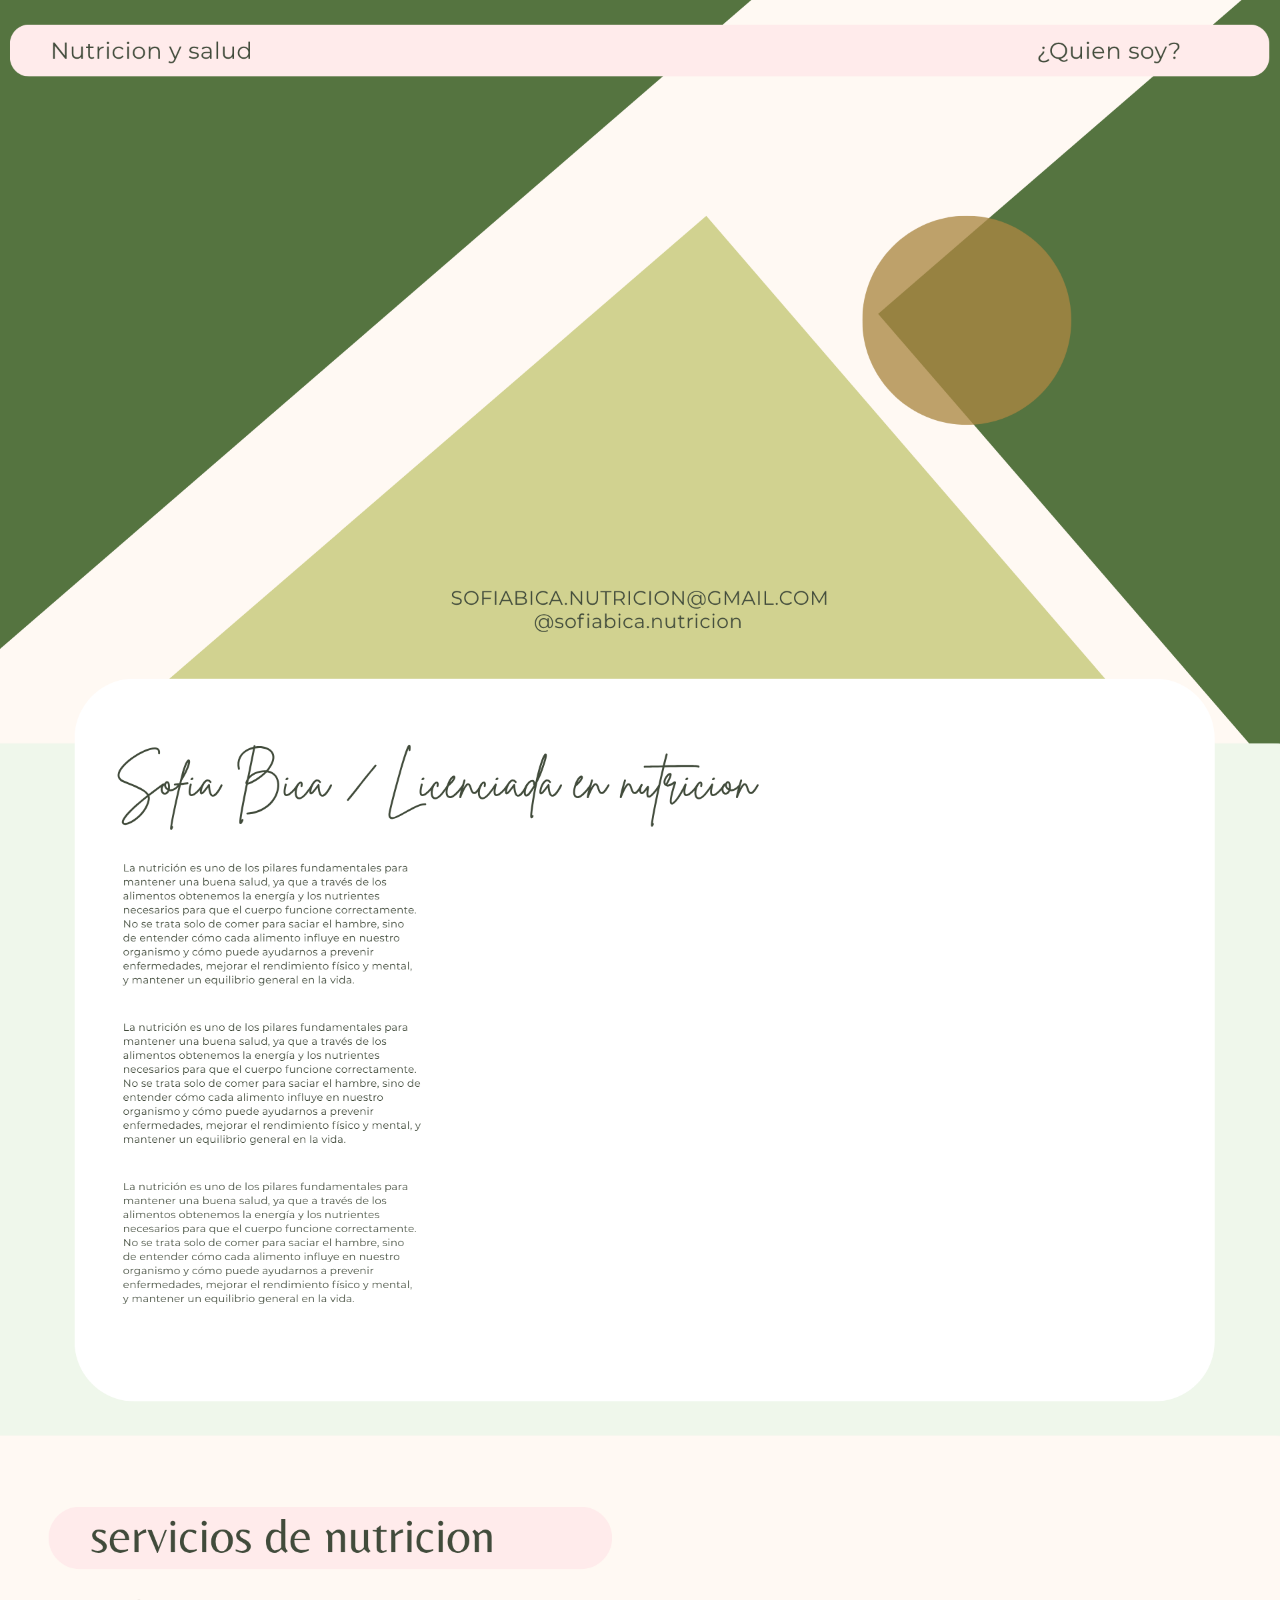
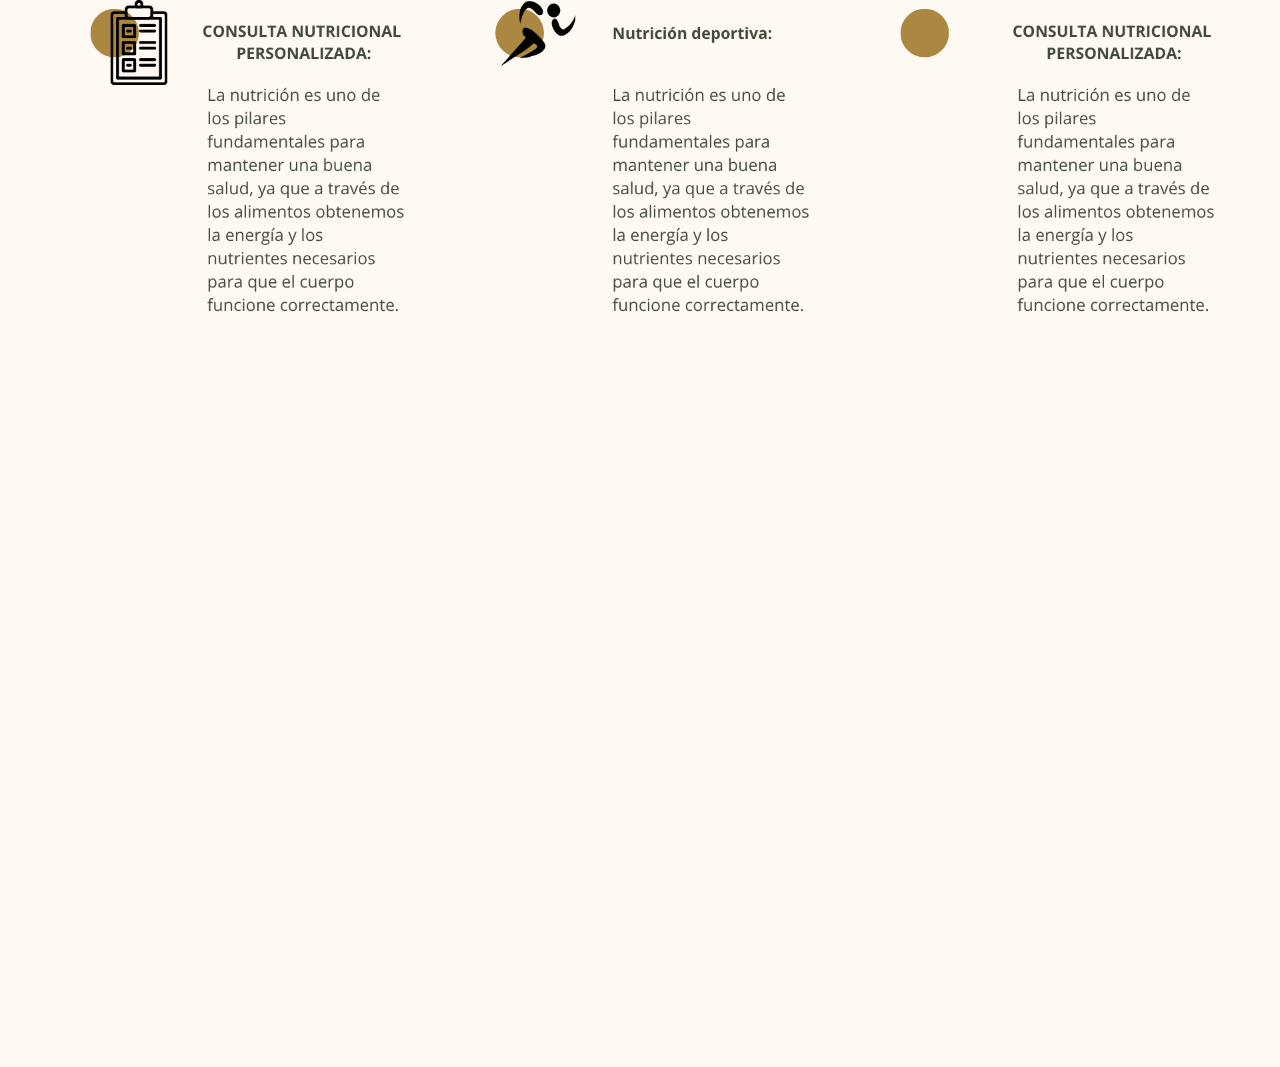
==== index.html @ 95fa1b71 "Add files via upload" ====
<!DOCTYPE html>
<html lang="es">
<head>
    <meta charset="UTF-8">
    <meta name="viewport" content="width=device-width, initial-scale=1.0">
    <title>NUTRICION</title>
    <link rel="stylesheet" href="index.css">
</head>
<body>

    <div class="contenedor">
        <img src="inicio.png" class="fondo" alt="Inicio">
        <a href="Info.html" class="btn-info"></a>
        <a href="grado.html" class="btn-grado"></a>
    </div>
    

</body>
</html>
---- index.css ----
body{
    margin: 0;
    display: flex;
    justify-content: center;
}

.contenedor{
    position: relative;
    width: 100vw;
    min-height: 100vh;
}

.fondo{
    width: 100%;
    height: 100%;
    object-fit: cover;
    display: block;
}

.btn-info{
    position: absolute;

    /* Ajusta estos valores según dónde esté el botón en tu diseño */
    top: 88.92%;
    left: 81.75%;

    width: 11%;
    height: 5%;

    border-radius: 15px;
    background-color: rgba(255, 255, 255, 0);
    transition: 0.3s;

    
}

.btn-info:hover{
    background-color:rgba(255, 255, 255, 0.25);

}
.btn-grado{
    position: absolute;
    top: 88.92%;
    left: 65.2%;

    width: 11%;
    height: 5%;

    border-radius: 15px; /* bordes redondeados */
    background-color: rgba(255, 255, 255, 0); /* invisible */
    transition: 0.3s;
}

.btn-grado:hover{
    background-color: rgba(255, 255, 255, 0.25); /* blanco semitransparente */
}
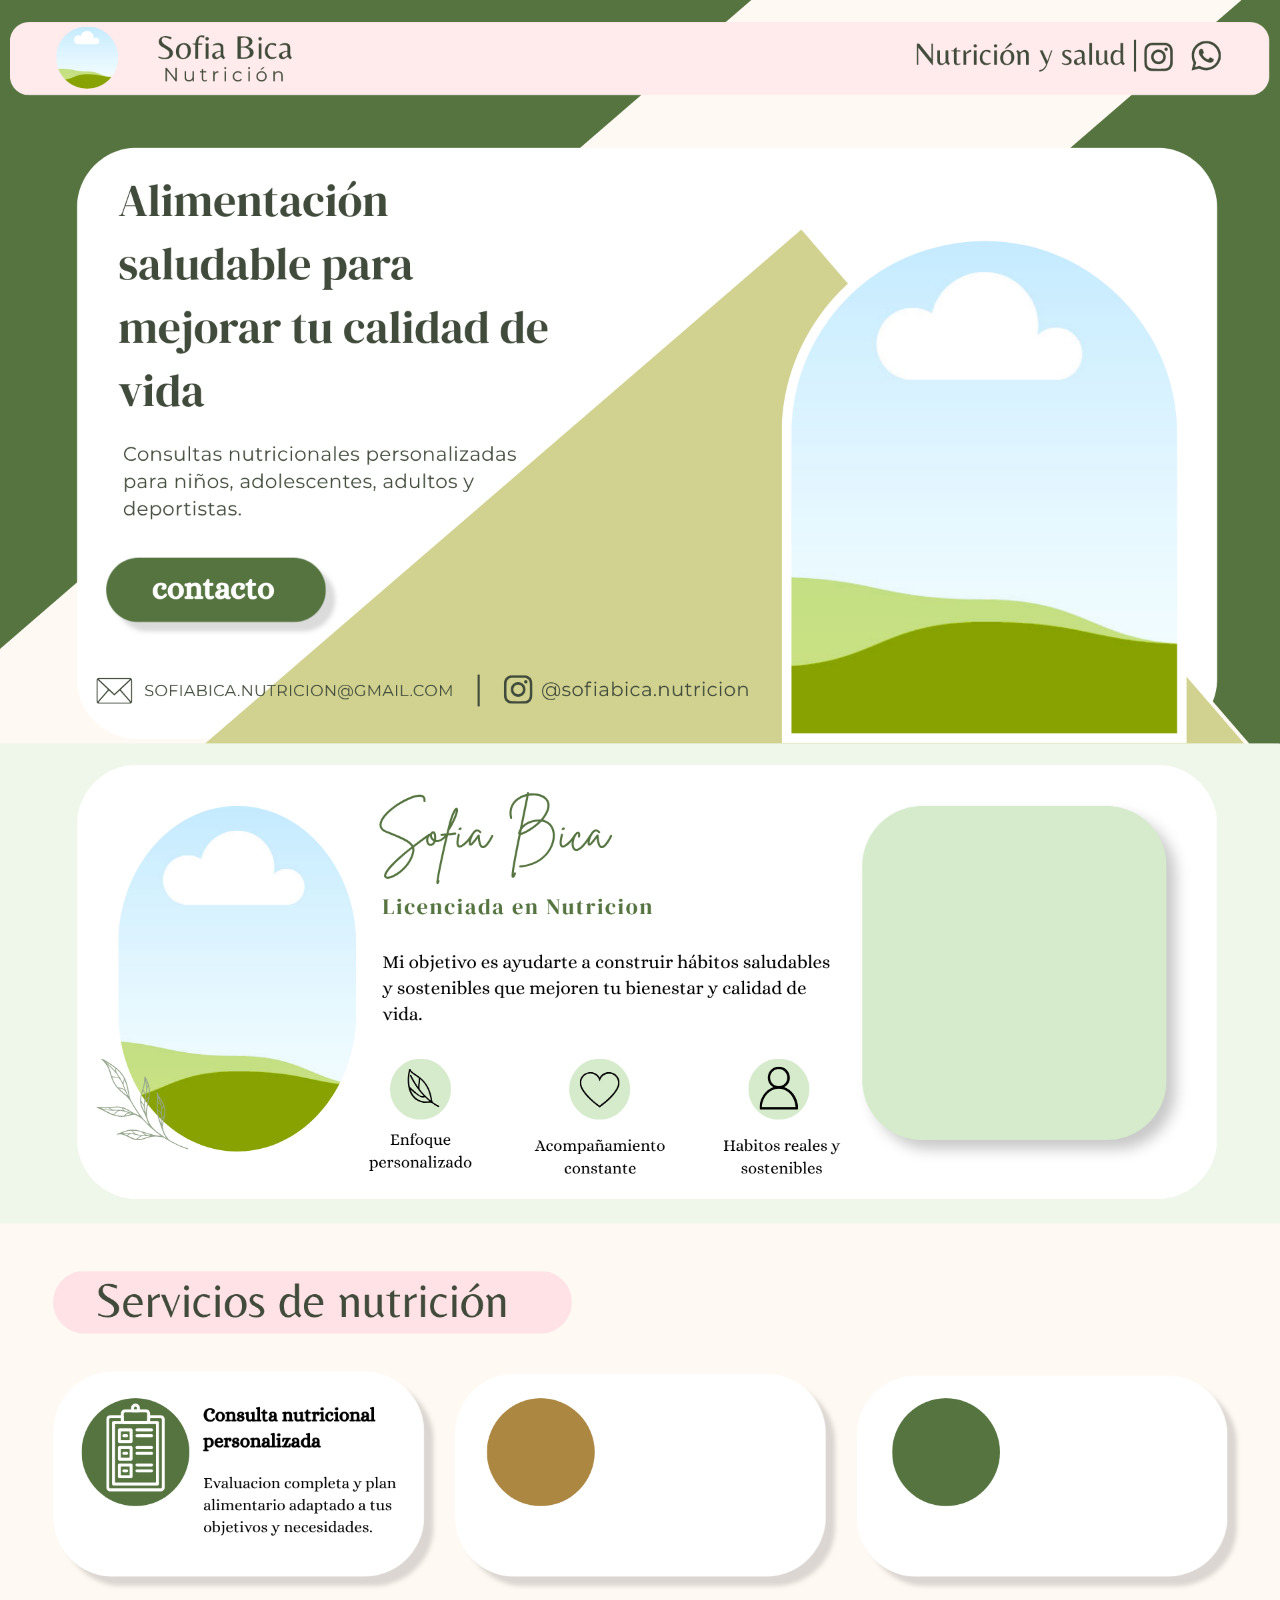
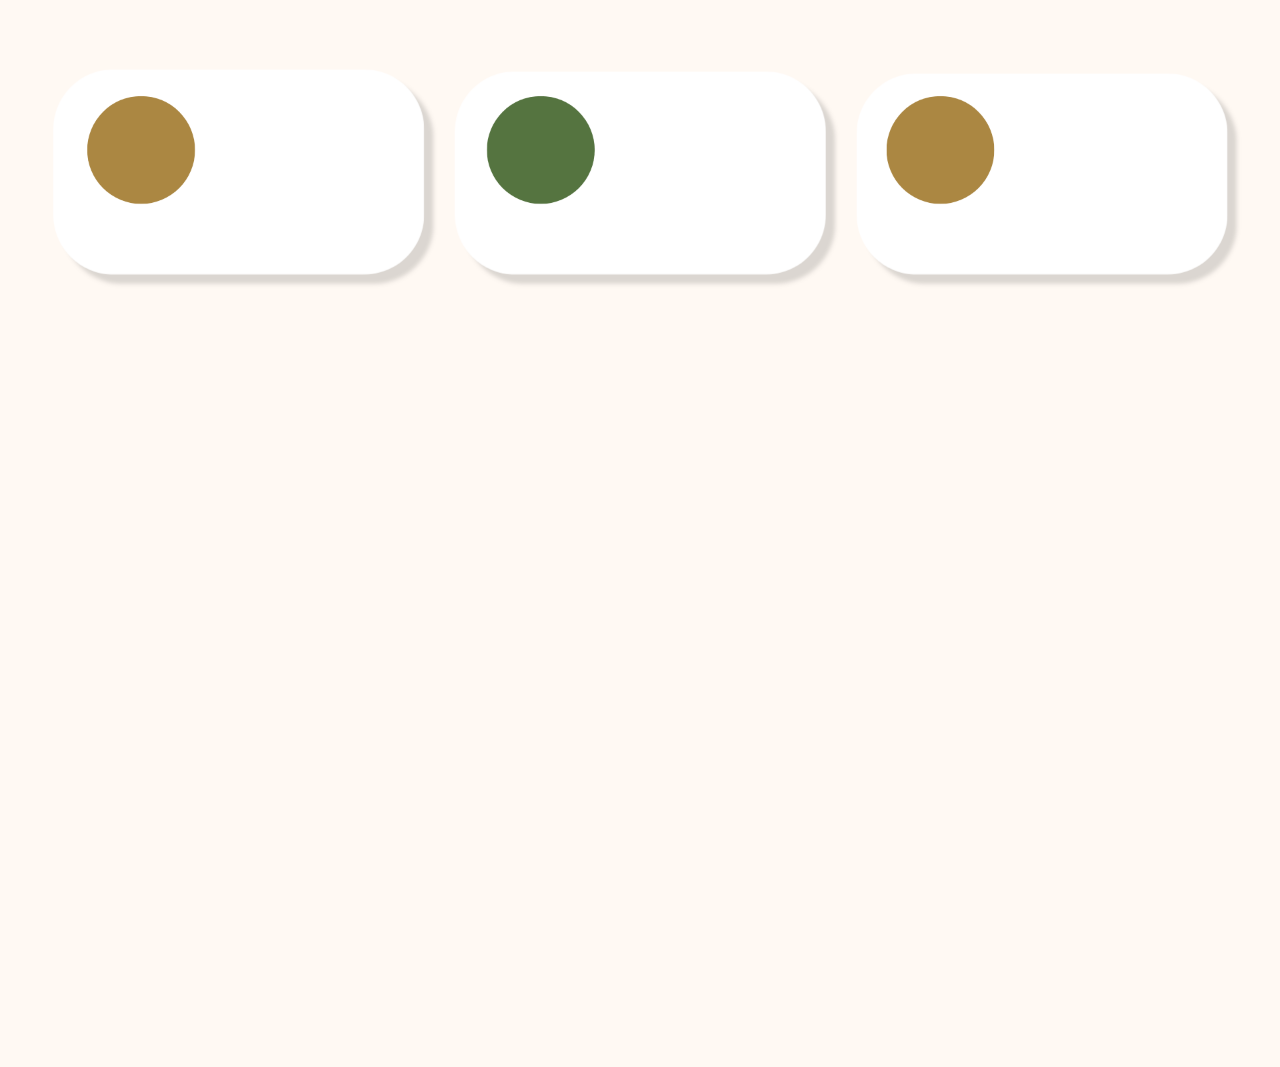
==== commit 4c7d14e3: "Add files via upload" ====
--- a/index.html
+++ b/index.html
@@ -10,10 +10,11 @@
 
     <div class="contenedor">
         <img src="inicio.png" class="fondo" alt="Inicio">
-        <a href="Info.html" class="btn-info"></a>
-        <a href="grado.html" class="btn-grado"></a>
+        <a href="https://www.instagram.com/sofiabica.nutricion" class="btn-instagram">
+         <i class="fa-brands fa-instagram"></i>
+         </a>
     </div>
     
-
+        
 </body>
 </html>
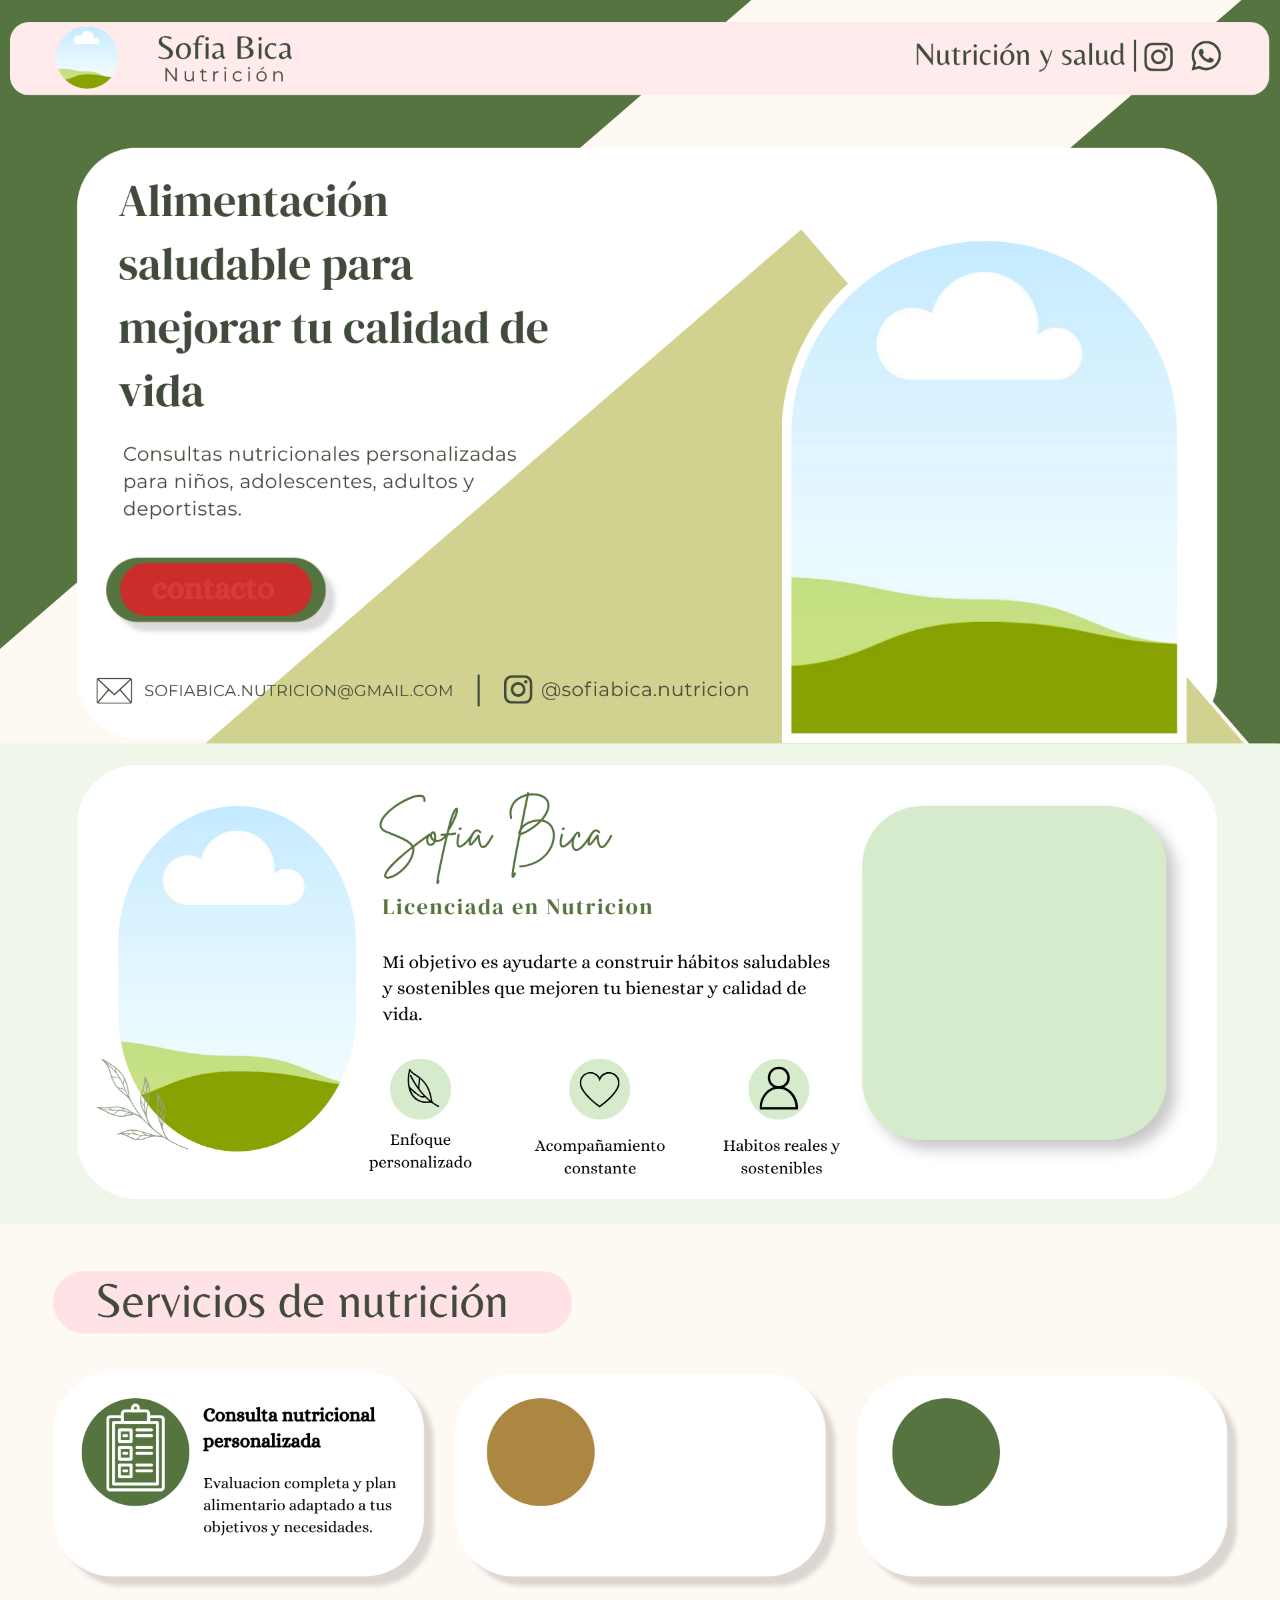
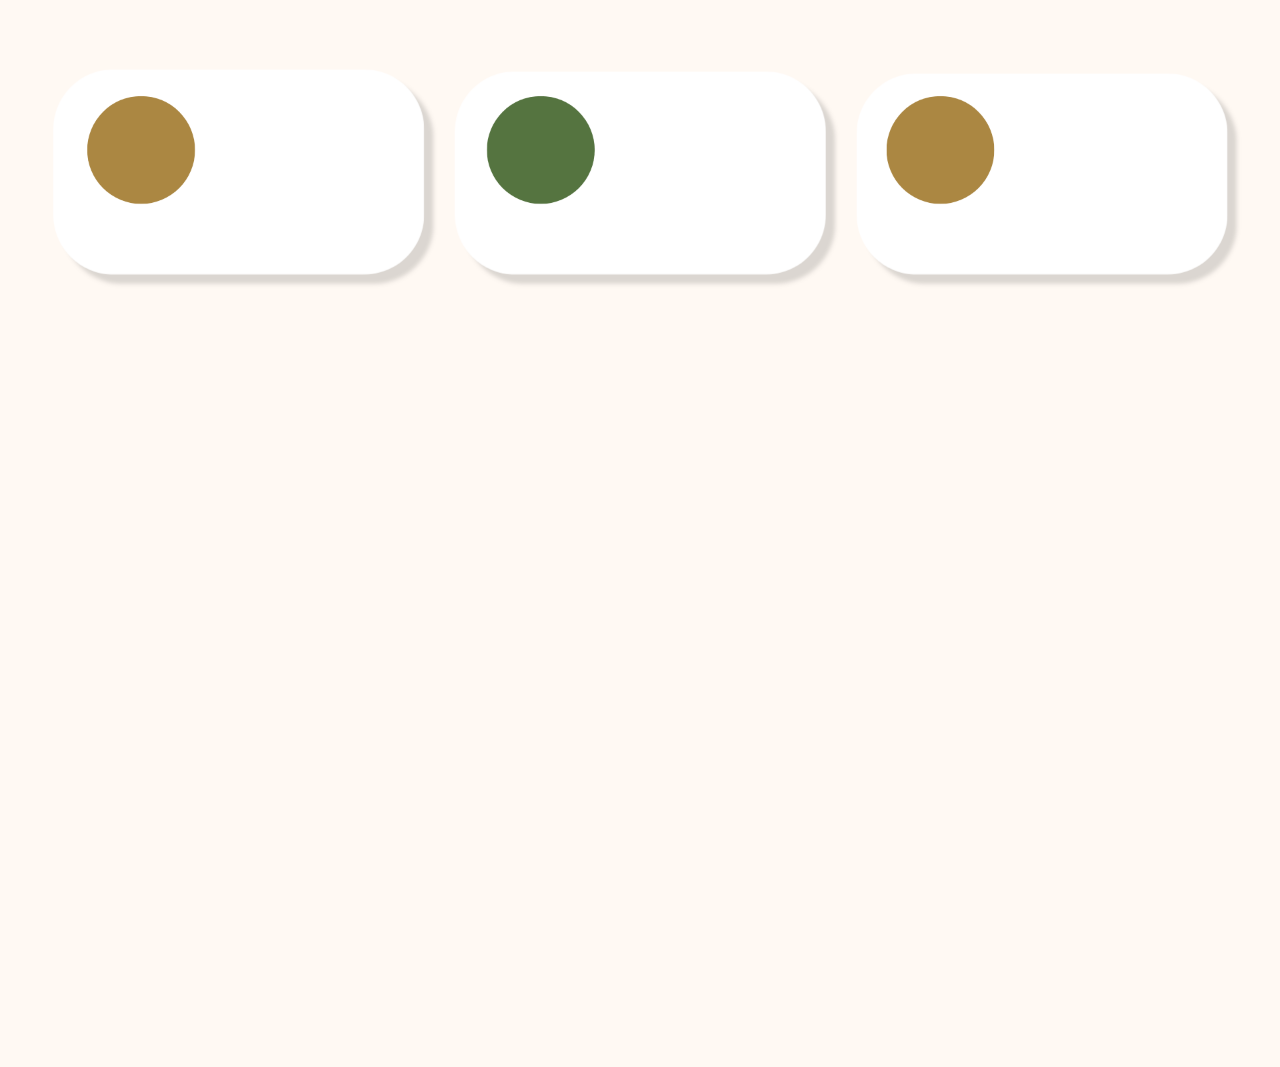
==== commit 5223d2d4: "Add files via upload" ====
--- a/index.html
+++ b/index.html
@@ -5,14 +5,16 @@
     <meta name="viewport" content="width=device-width, initial-scale=1.0">
     <title>NUTRICION</title>
     <link rel="stylesheet" href="index.css">
+    <link rel="stylesheet" href="https://cdnjs.cloudflare.com/ajax/libs/font-awesome/6.5.1/css/all.min.css">
 </head>
 <body>
 
     <div class="contenedor">
         <img src="inicio.png" class="fondo" alt="Inicio">
-        <a href="https://www.instagram.com/sofiabica.nutricion" class="btn-instagram">
-         <i class="fa-brands fa-instagram"></i>
-         </a>
+        <a href="https://www.instagram.com/sofiabica.nutricion"
+   class="btn-instagram"
+   target="_blank">
+</a>
     </div>
     
         
--- a/index.css
+++ b/index.css
@@ -17,40 +17,25 @@
     display: block;
 }
 
-.btn-info{
+.btn-instagram{
     position: absolute;
 
     /* Ajusta estos valores según dónde esté el botón en tu diseño */
-    top: 88.92%;
-    left: 81.75%;
+    top: 21.1%;
+    left: 9.4%;
 
-    width: 11%;
-    height: 5%;
+    width: 15%;
+    height: 2%;
 
-    border-radius: 15px;
-    background-color: rgba(255, 255, 255, 0);
+    border-radius: 50px;
+    background-color: rgba(213, 41, 41, 0.921);
     transition: 0.3s;
 
     
 }
 
-.btn-info:hover{
-    background-color:rgba(255, 255, 255, 0.25);
+.btn-instagram:hover{
+    background-color:rgba(255, 255, 255, 0.399);
 
 }
-.btn-grado{
-    position: absolute;
-    top: 88.92%;
-    left: 65.2%;
 
-    width: 11%;
-    height: 5%;
-
-    border-radius: 15px; /* bordes redondeados */
-    background-color: rgba(255, 255, 255, 0); /* invisible */
-    transition: 0.3s;
-}
-
-.btn-grado:hover{
-    background-color: rgba(255, 255, 255, 0.25); /* blanco semitransparente */
-}
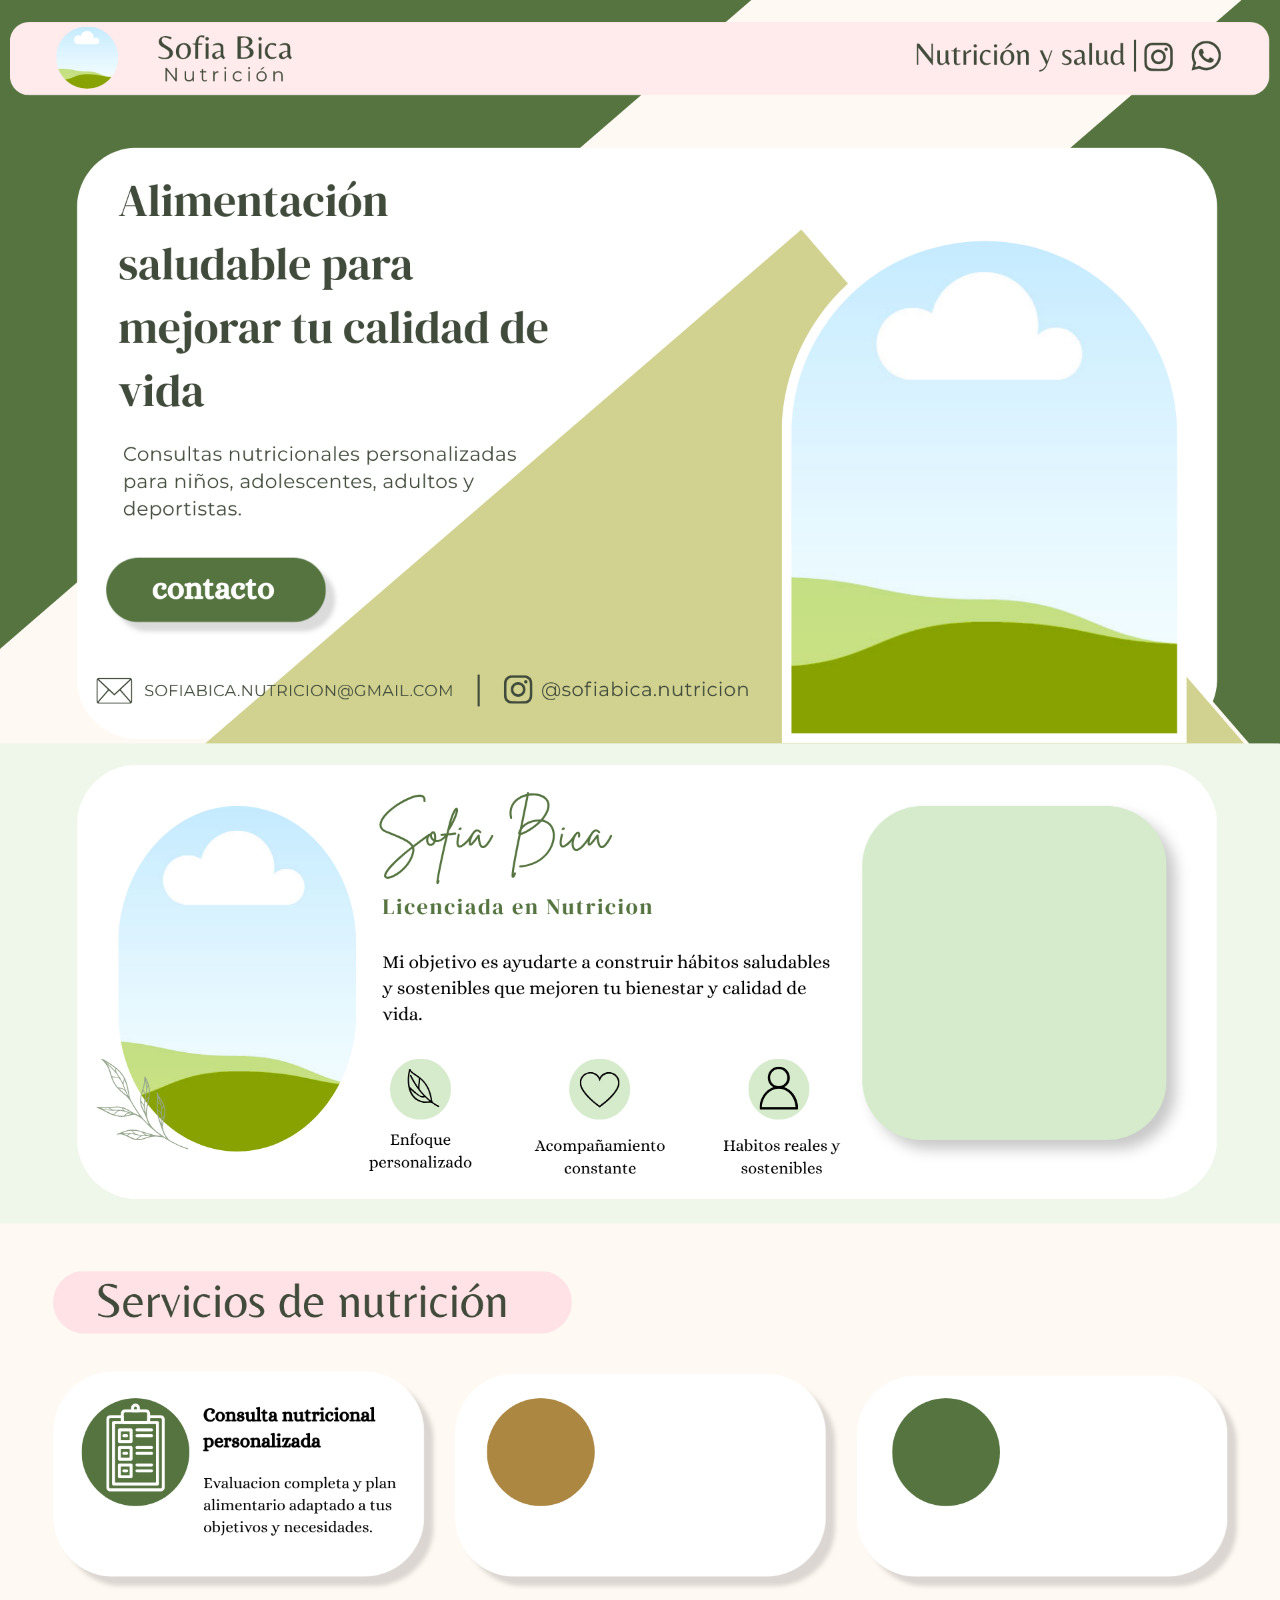
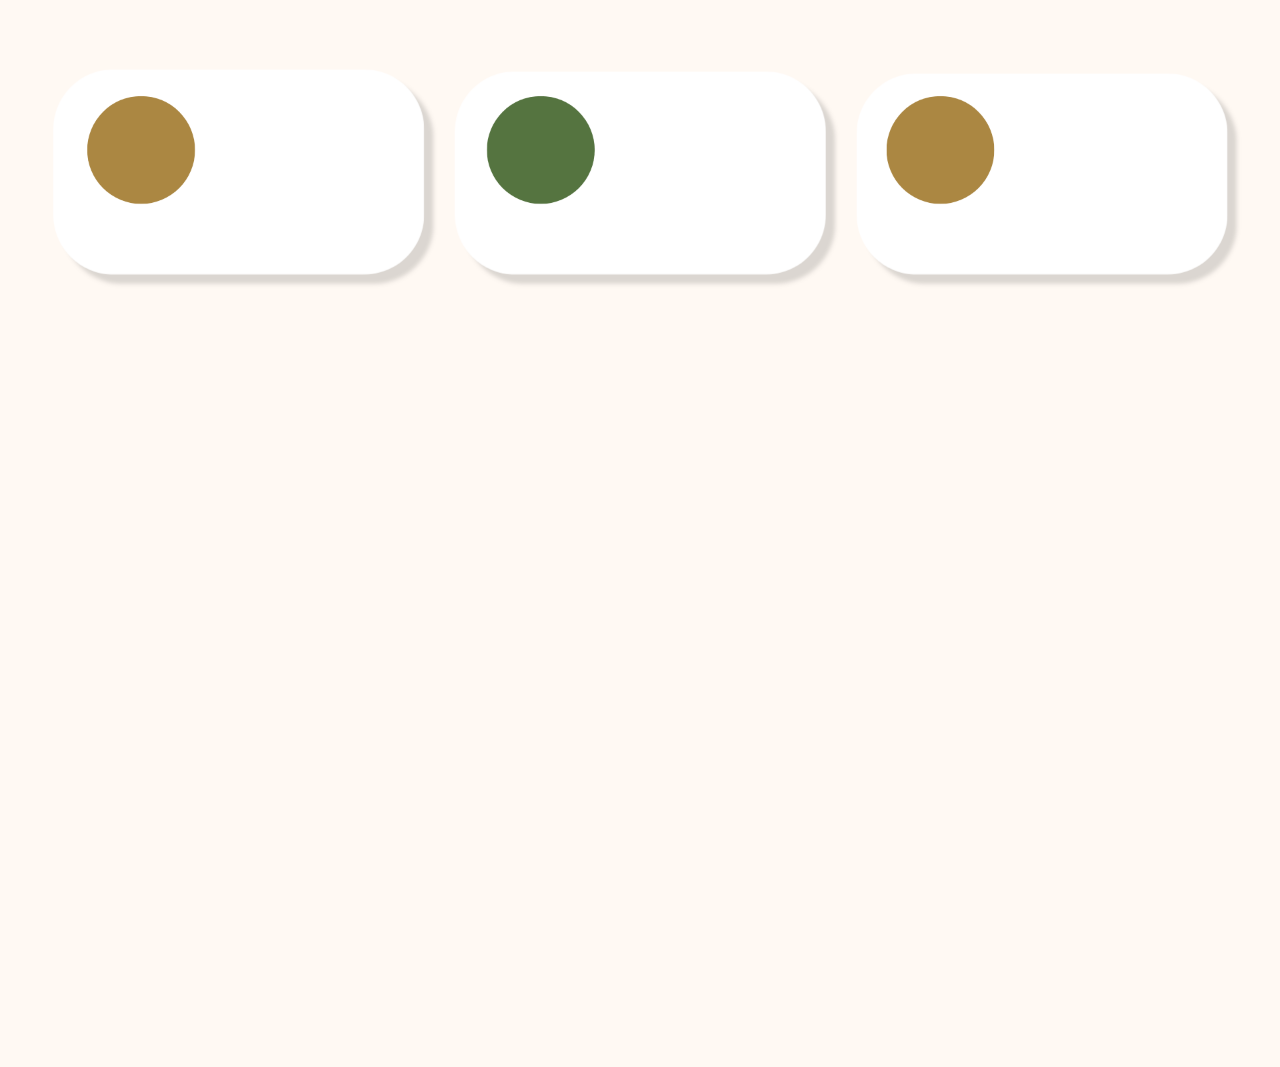
==== commit 77e7bc43: "Add files via upload" ====
--- a/index.html
+++ b/index.html
@@ -10,12 +10,13 @@
 <body>
 
     <div class="contenedor">
-        <img src="inicio.png" class="fondo" alt="Inicio">
-        <a href="https://www.instagram.com/sofiabica.nutricion"
-   class="btn-instagram"
-   target="_blank">
-</a>
-    </div>
+
+    <img src="inicio.png" class="inicio">
+    <img src="mobile.png" class="mobile">
+
+    <a href="https://www.instagram.com/sofiabica.nutricion/" class="btn-instagram"></a>
+
+</div>
     
         
 </body>
--- a/index.css
+++ b/index.css
@@ -1,41 +1,48 @@
 body{
     margin: 0;
-    display: flex;
-    justify-content: center;
 }
 
+/* CONTENEDOR */
 .contenedor{
     position: relative;
-    width: 100vw;
+    width: 100%;
     min-height: 100vh;
 }
 
-.fondo{
+/* PC */
+.inicio{
     width: 100%;
-    height: 100%;
-    object-fit: cover;
     display: block;
 }
 
+/* MOBILE */
+.mobile{
+    width: 100%;
+    display: none;
+}
+
+/* RESPONSIVE */
+@media (max-width: 600px){
+    .inicio{ display: none; }
+    .mobile{ display: block; }
+}
+
+/* BOTÓN INSTAGRAM */
 .btn-instagram{
     position: absolute;
-
-    /* Ajusta estos valores según dónde esté el botón en tu diseño */
     top: 21.1%;
     left: 9.4%;
 
     width: 15%;
-    height: 2%;
+    height: 50px; /* importante: no 2% */
 
     border-radius: 50px;
-    background-color: rgba(213, 41, 41, 0.921);
+    background-color: transparent;
     transition: 0.3s;
 
-    
+    z-index: 10;
 }
 
 .btn-instagram:hover{
-    background-color:rgba(255, 255, 255, 0.399);
-
-}
-
+    background-color: rgba(255, 255, 255, 0.4);
+}
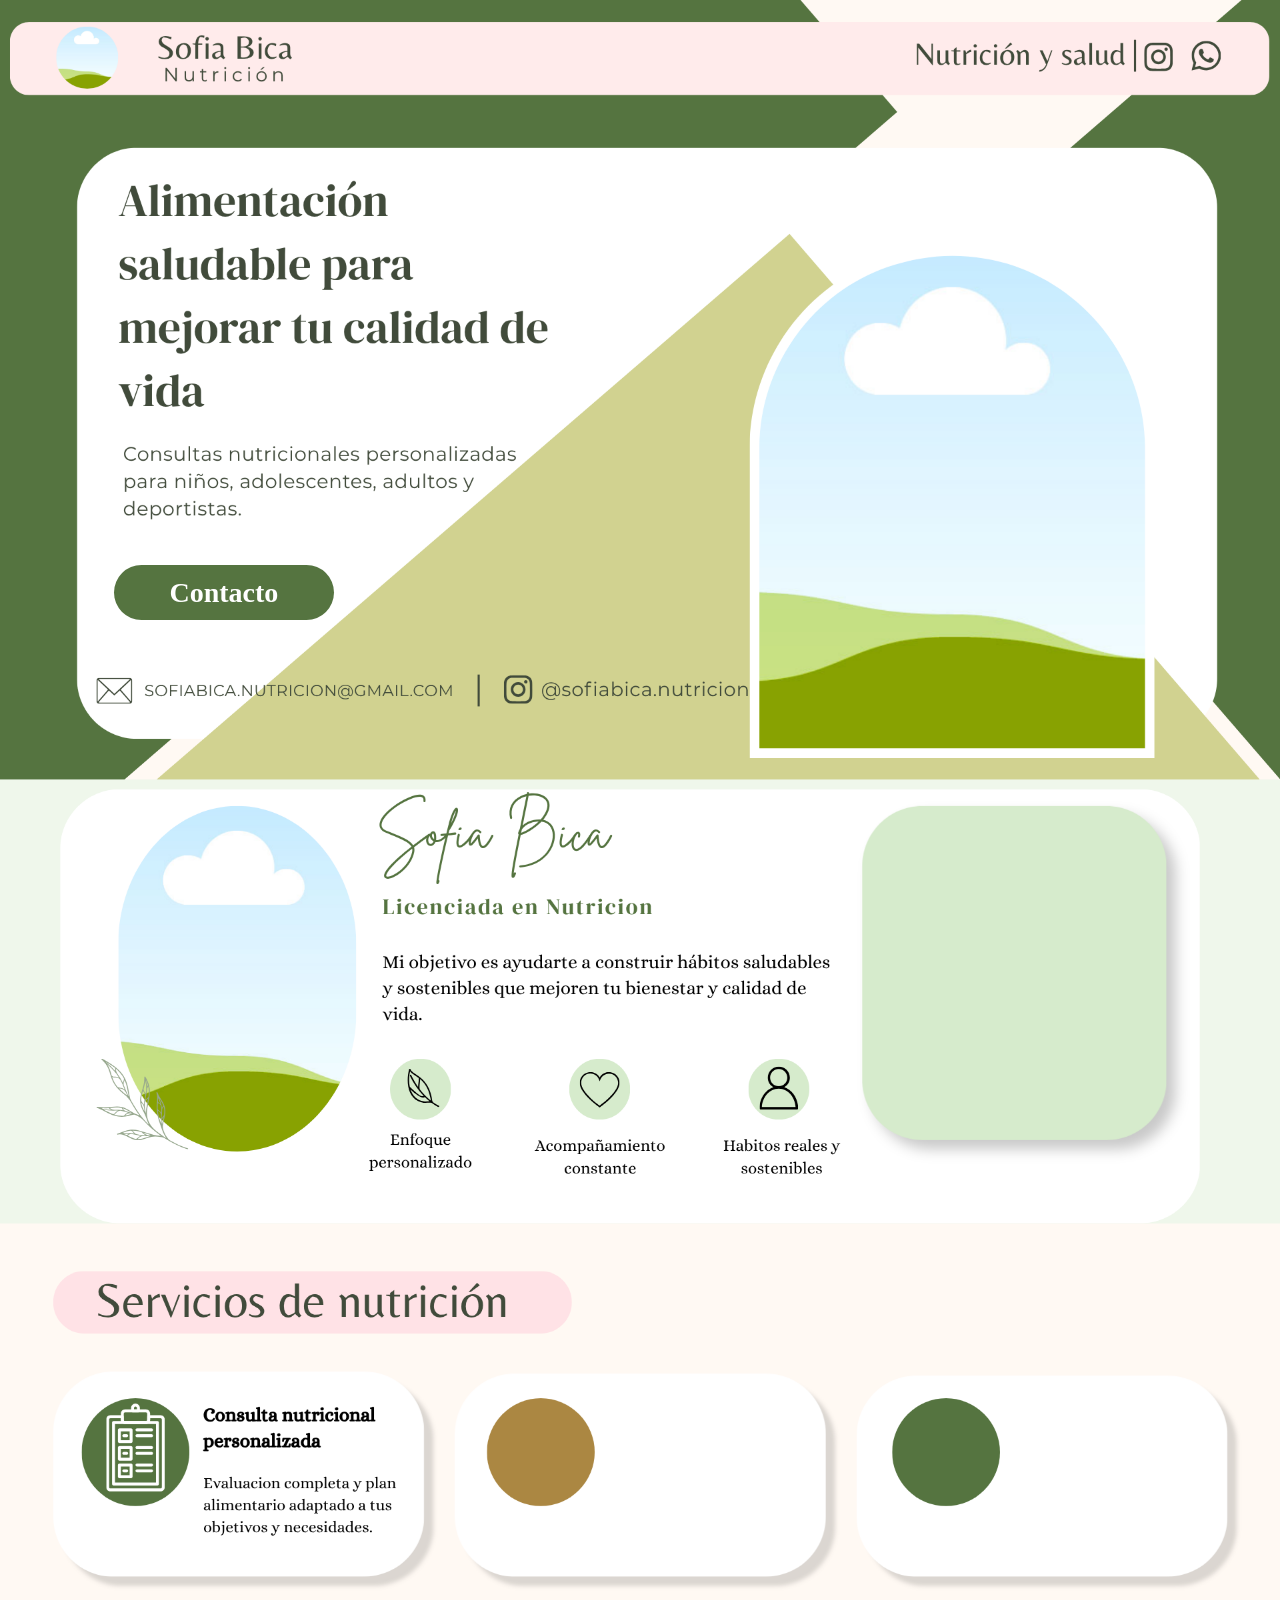
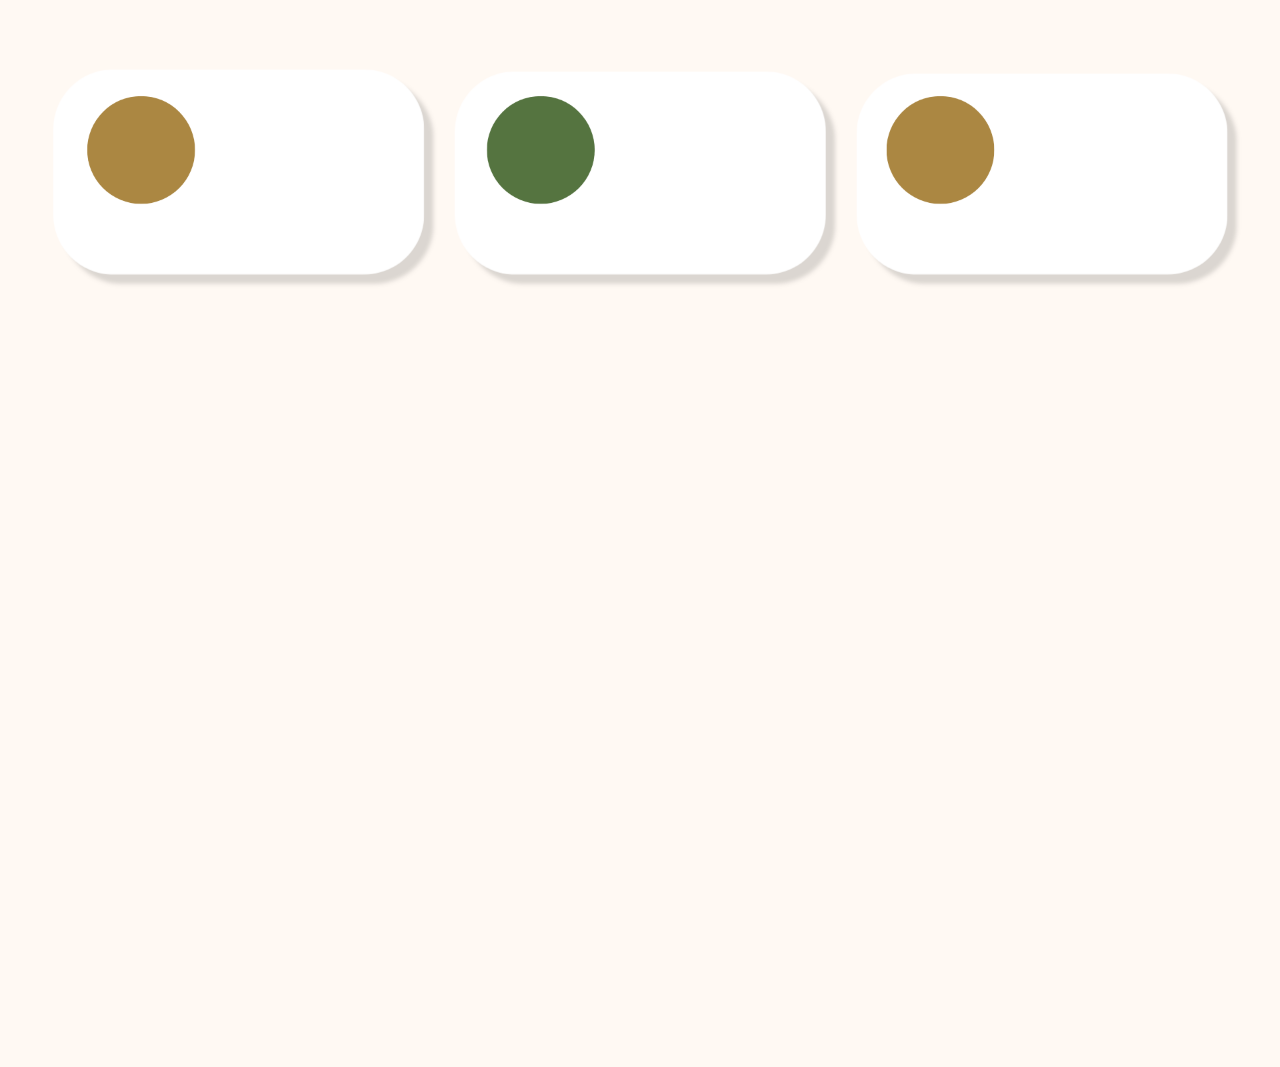
==== commit 93ce98b8: "Add files via upload" ====
--- a/index.html
+++ b/index.html
@@ -14,7 +14,7 @@
     <img src="inicio.png" class="inicio">
     <img src="mobile.png" class="mobile">
 
-    <a href="https://www.instagram.com/sofiabica.nutricion/" class="btn-instagram"></a>
+    <a href="https://www.instagram.com/sofiabica.nutricion/" class="btn-instagram"> Contacto </a>
 
 </div>
     
--- a/index.css
+++ b/index.css
@@ -9,40 +9,68 @@
     min-height: 100vh;
 }
 
-/* PC */
+/* IMAGEN PC */
 .inicio{
     width: 100%;
     display: block;
 }
 
-/* MOBILE */
+/* IMAGEN MÓVIL */
 .mobile{
     width: 100%;
     display: none;
 }
 
-/* RESPONSIVE */
-@media (max-width: 600px){
-    .inicio{ display: none; }
-    .mobile{ display: block; }
-}
-
-/* BOTÓN INSTAGRAM */
+/* BOTÓN */
 .btn-instagram{
     position: absolute;
-    top: 21.1%;
-    left: 9.4%;
 
-    width: 15%;
-    height: 50px; /* importante: no 2% */
+    /* POSICIÓN EN PC */
+    top: 21.2%;
+    left: 8.9%;
+
+    width: 220px;
+    height: 55px;
+
+    display: flex;
+    justify-content: center;
+    align-items: center;
 
     border-radius: 50px;
-    background-color: transparent;
+    background-color: #557440;
+
+    color: white;
+    text-decoration: none;
+    font-size: 28px;
+    font-weight: bold;
+
     transition: 0.3s;
-
     z-index: 10;
 }
 
 .btn-instagram:hover{
-    background-color: rgba(255, 255, 255, 0.4);
+    background-color: rgba(202, 58, 58, 0.4);
+}
+
+/* MÓVIL */
+@media (max-width: 600px){
+
+    .inicio{
+        display: none;
+    }
+
+    .mobile{
+        display: block;
+    }
+
+    .btn-instagram{
+        /* AJUSTA ESTOS VALORES A TU DISEÑO MÓVIL */
+        top: 27%;
+        left: 12%;
+
+        width: 180px;
+        height: 45px;
+
+        font-size: 22px;
+    }
 }
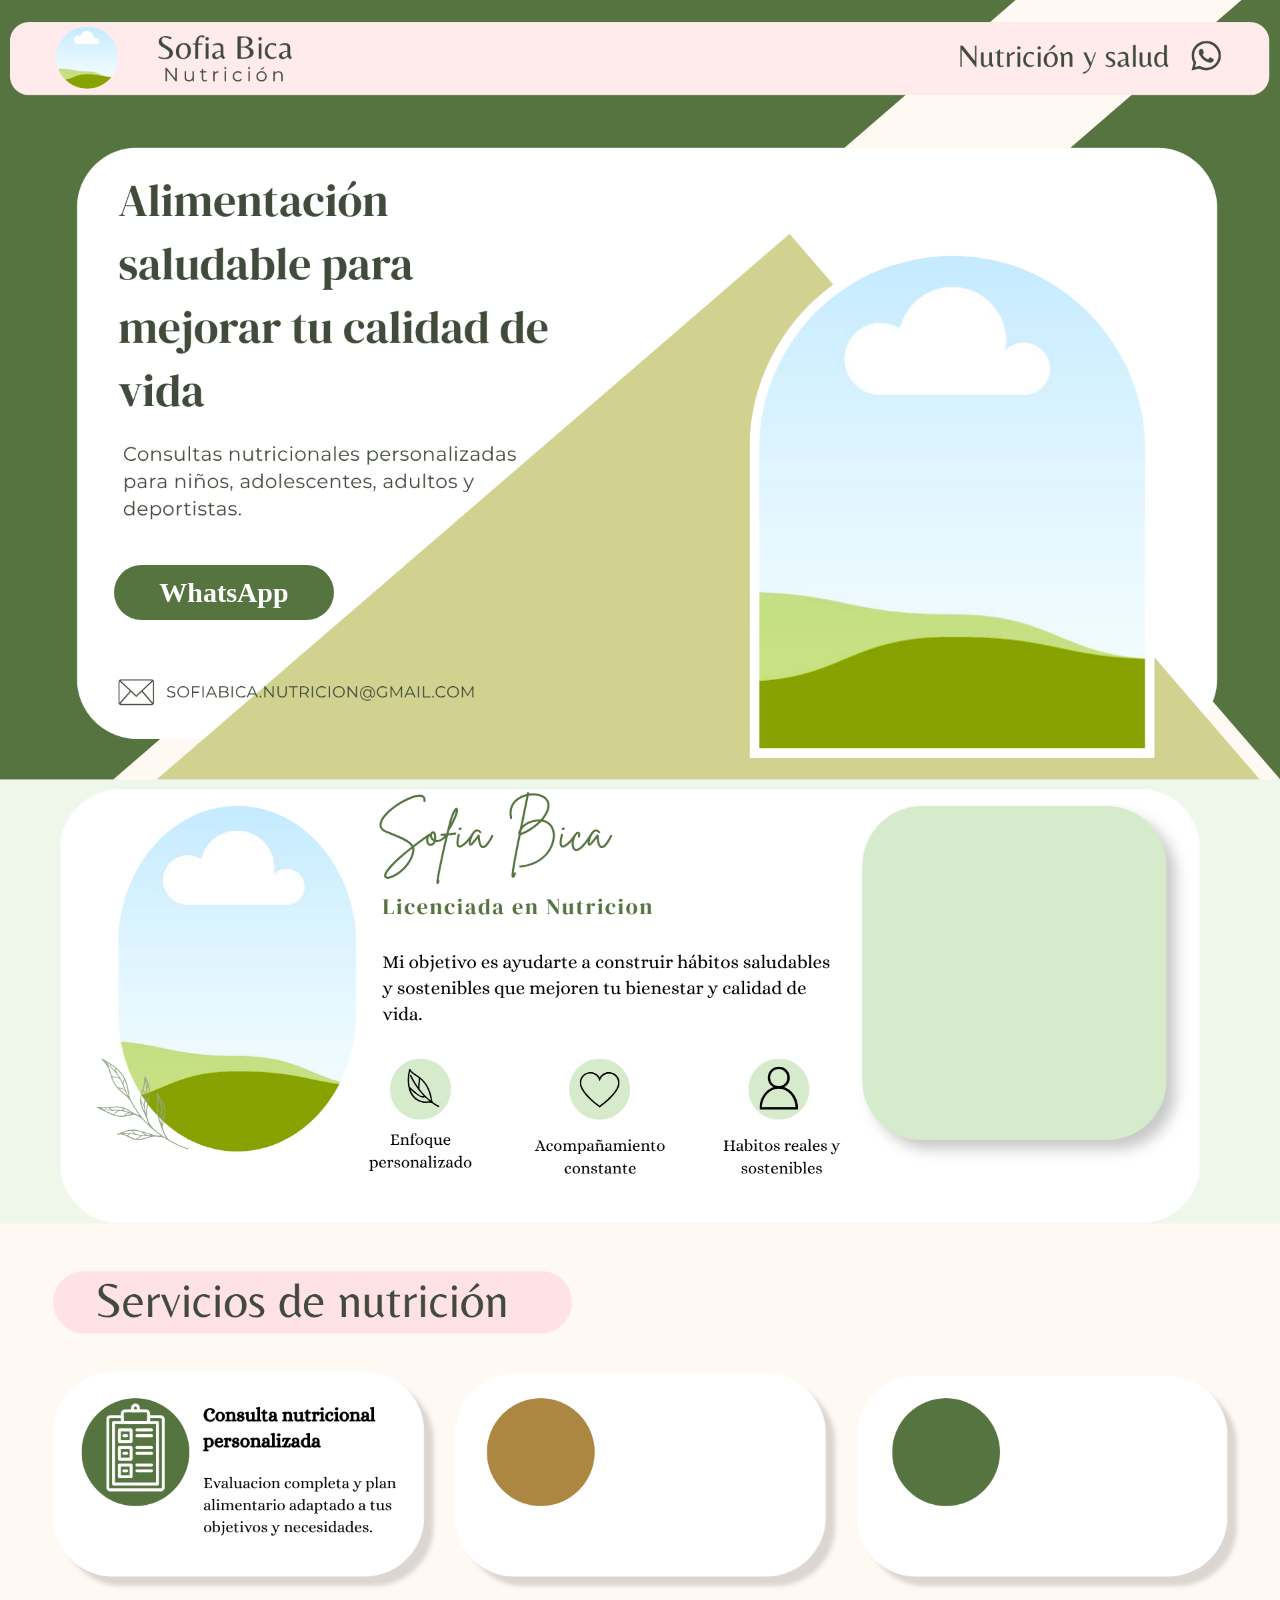
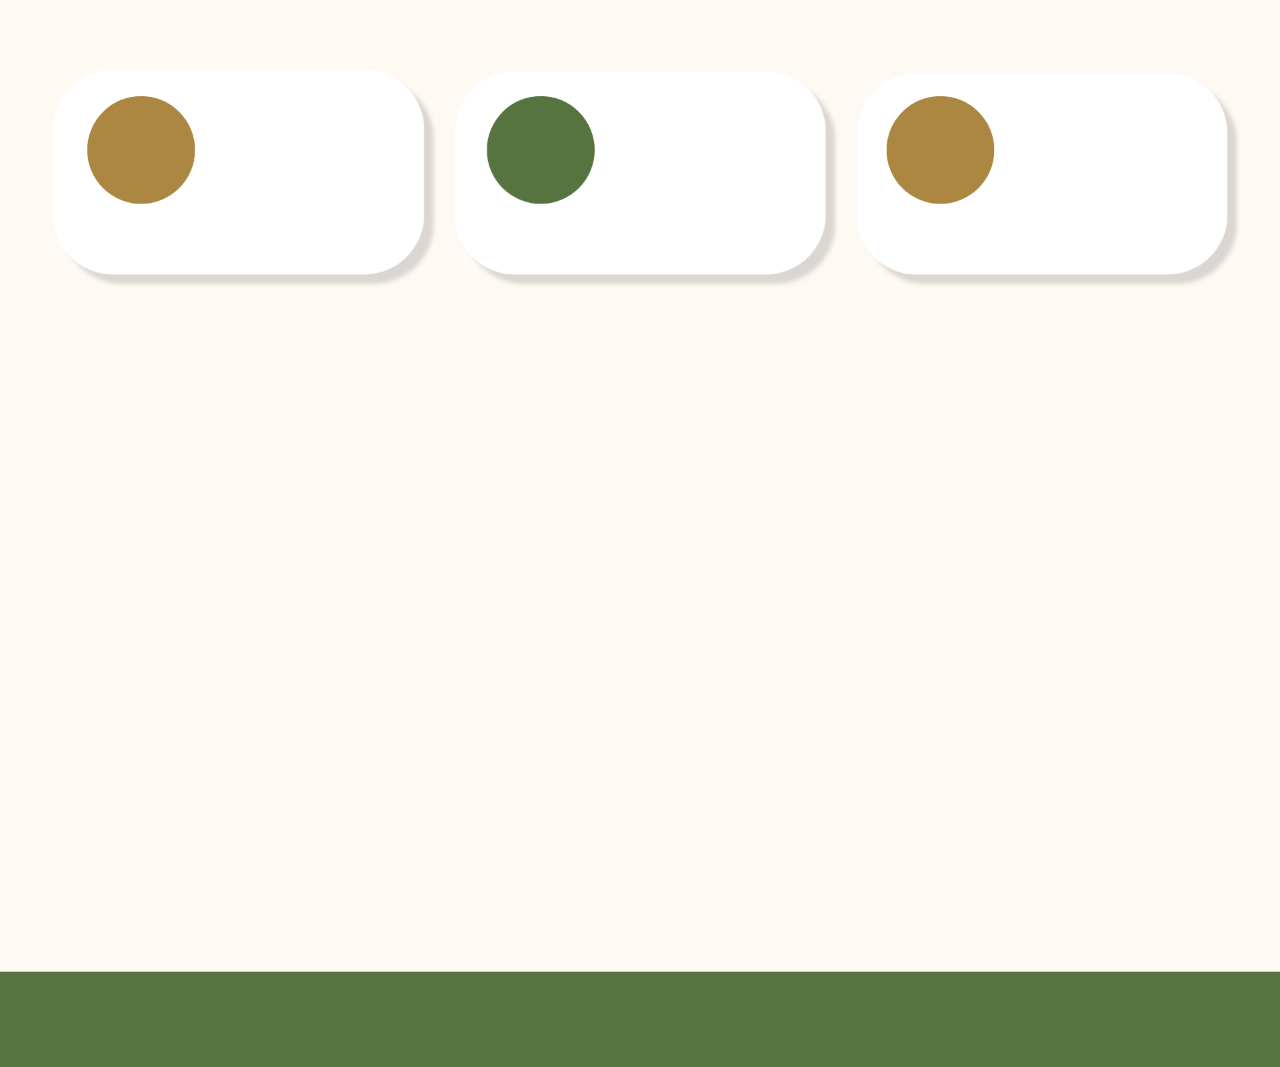
==== commit 10d32858: "Add files via upload" ====
--- a/index.html
+++ b/index.html
@@ -14,7 +14,7 @@
     <img src="inicio.png" class="inicio">
     <img src="mobile.png" class="mobile">
 
-    <a href="https://www.instagram.com/sofiabica.nutricion/" class="btn-instagram"> Contacto </a>
+    <a href="https://wa.me/598081153279" class="btn-instagram"> WhatsApp </a>
 
 </div>
     
--- a/index.css
+++ b/index.css
@@ -64,13 +64,11 @@
     }
 
     .btn-instagram{
-        /* AJUSTA ESTOS VALORES A TU DISEÑO MÓVIL */
-        top: 27%;
-        left: 12%;
+    top: 24%;
+    left: 10%;
 
-        width: 180px;
-        height: 45px;
+    width: 25%;
+    height: 28px;
 
-        font-size: 22px;
-    }
+    font-size: 18px;
 }
